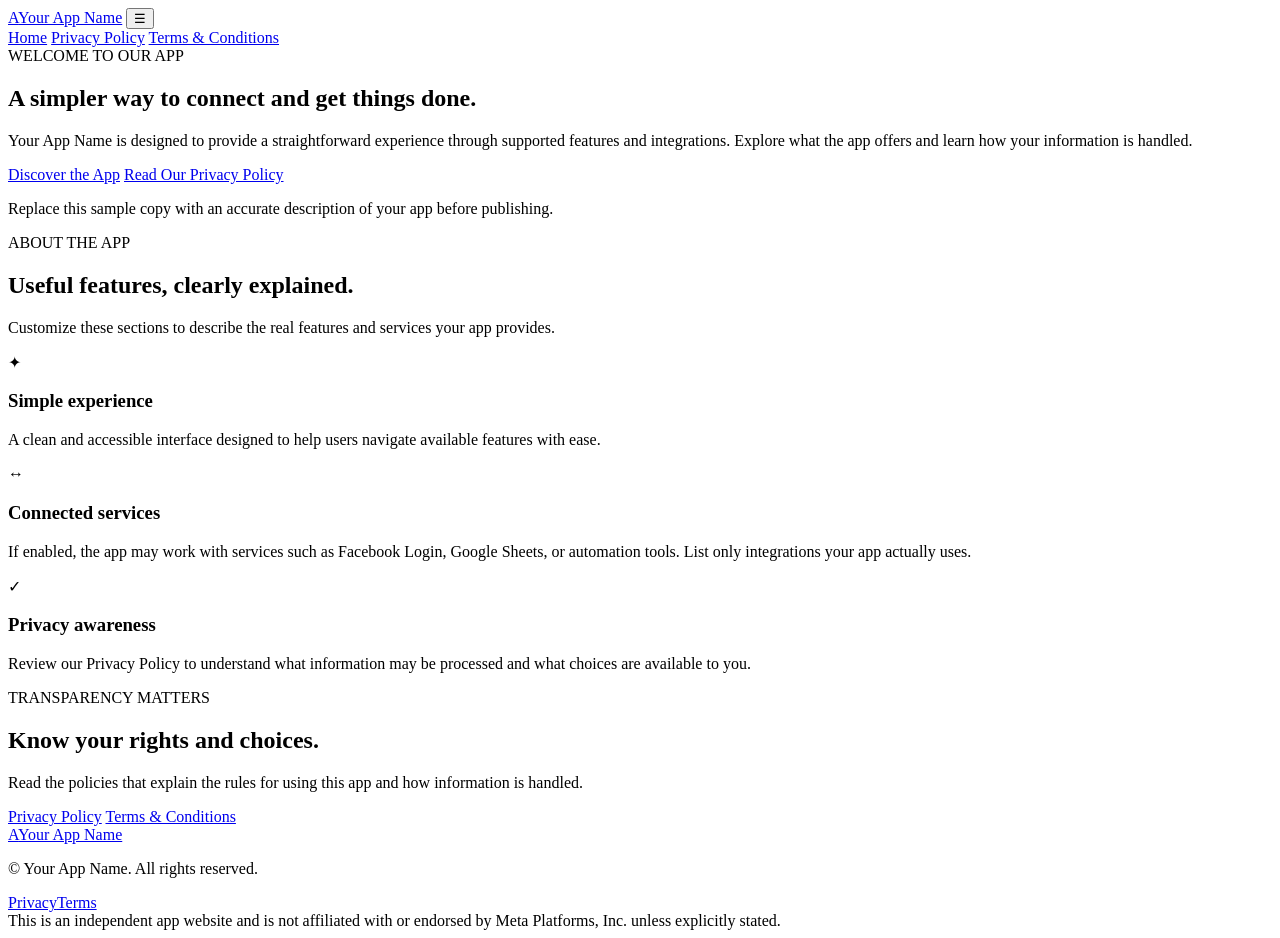
==== index.html @ 6c70d583 "GamEvil_Fb_Page_Automation App Live Purpose" ====
<!DOCTYPE html>
<html lang="en">
<head>
  <meta charset="UTF-8">
  <meta name="viewport" content="width=device-width, initial-scale=1.0">
  <meta name="description" content="Learn about our Facebook app, its features, and how we handle information.">
  <title>Home | Your App Name</title>
  <link rel="stylesheet" href="style.css">
</head>
<body>
  <header class="site-header">
    <nav class="navbar container" aria-label="Main navigation">
      <a class="brand" href="index.html"><span class="brand-mark">A</span><span>Your App Name</span></a>
      <button class="menu-toggle" aria-label="Toggle navigation" aria-expanded="false">☰</button>
      <div class="nav-links">
        <a class="active" href="index.html">Home</a>
        <a href="privacy-policy.html">Privacy Policy</a>
        <a href="terms.html">Terms &amp; Conditions</a>
      </div>
    </nav>
  </header>

  <main>
    <section class="hero">
      <div class="container hero-content">
        <span class="eyebrow">WELCOME TO OUR APP</span>
        <h1>A simpler way to connect and get things done.</h1>
        <p class="hero-text">Your App Name is designed to provide a straightforward experience through supported features and integrations. Explore what the app offers and learn how your information is handled.</p>
        <div class="hero-actions">
          <a class="button button-primary" href="#about">Discover the App</a>
          <a class="button button-secondary" href="privacy-policy.html">Read Our Privacy Policy</a>
        </div>
        <p class="small-note">Replace this sample copy with an accurate description of your app before publishing.</p>
      </div>
    </section>

    <section id="about" class="section container">
      <div class="section-heading">
        <span class="eyebrow">ABOUT THE APP</span>
        <h2>Useful features, clearly explained.</h2>
        <p>Customize these sections to describe the real features and services your app provides.</p>
      </div>
      <div class="feature-grid">
        <article class="feature-card">
          <div class="feature-icon">✦</div>
          <h3>Simple experience</h3>
          <p>A clean and accessible interface designed to help users navigate available features with ease.</p>
        </article>
        <article class="feature-card">
          <div class="feature-icon">↔</div>
          <h3>Connected services</h3>
          <p>If enabled, the app may work with services such as Facebook Login, Google Sheets, or automation tools. List only integrations your app actually uses.</p>
        </article>
        <article class="feature-card">
          <div class="feature-icon">✓</div>
          <h3>Privacy awareness</h3>
          <p>Review our Privacy Policy to understand what information may be processed and what choices are available to you.</p>
        </article>
      </div>
    </section>

    <section class="cta-band">
      <div class="container cta-content">
        <div>
          <span class="eyebrow">TRANSPARENCY MATTERS</span>
          <h2>Know your rights and choices.</h2>
          <p>Read the policies that explain the rules for using this app and how information is handled.</p>
        </div>
        <div class="cta-links">
          <a class="button button-light" href="privacy-policy.html">Privacy Policy</a>
          <a class="button button-outline-light" href="terms.html">Terms &amp; Conditions</a>
        </div>
      </div>
    </section>
  </main>

  <footer class="site-footer">
    <div class="container footer-inner">
      <a class="brand footer-brand" href="index.html"><span class="brand-mark">A</span><span>Your App Name</span></a>
      <p>© <span class="year"></span> Your App Name. All rights reserved.</p>
      <div class="footer-links"><a href="privacy-policy.html">Privacy</a><a href="terms.html">Terms</a></div>
    </div>
    <div class="container footer-disclaimer">This is an independent app website and is not affiliated with or endorsed by Meta Platforms, Inc. unless explicitly stated.</div>
  </footer>
  <script src="script.js"></script>
</body>
</html>
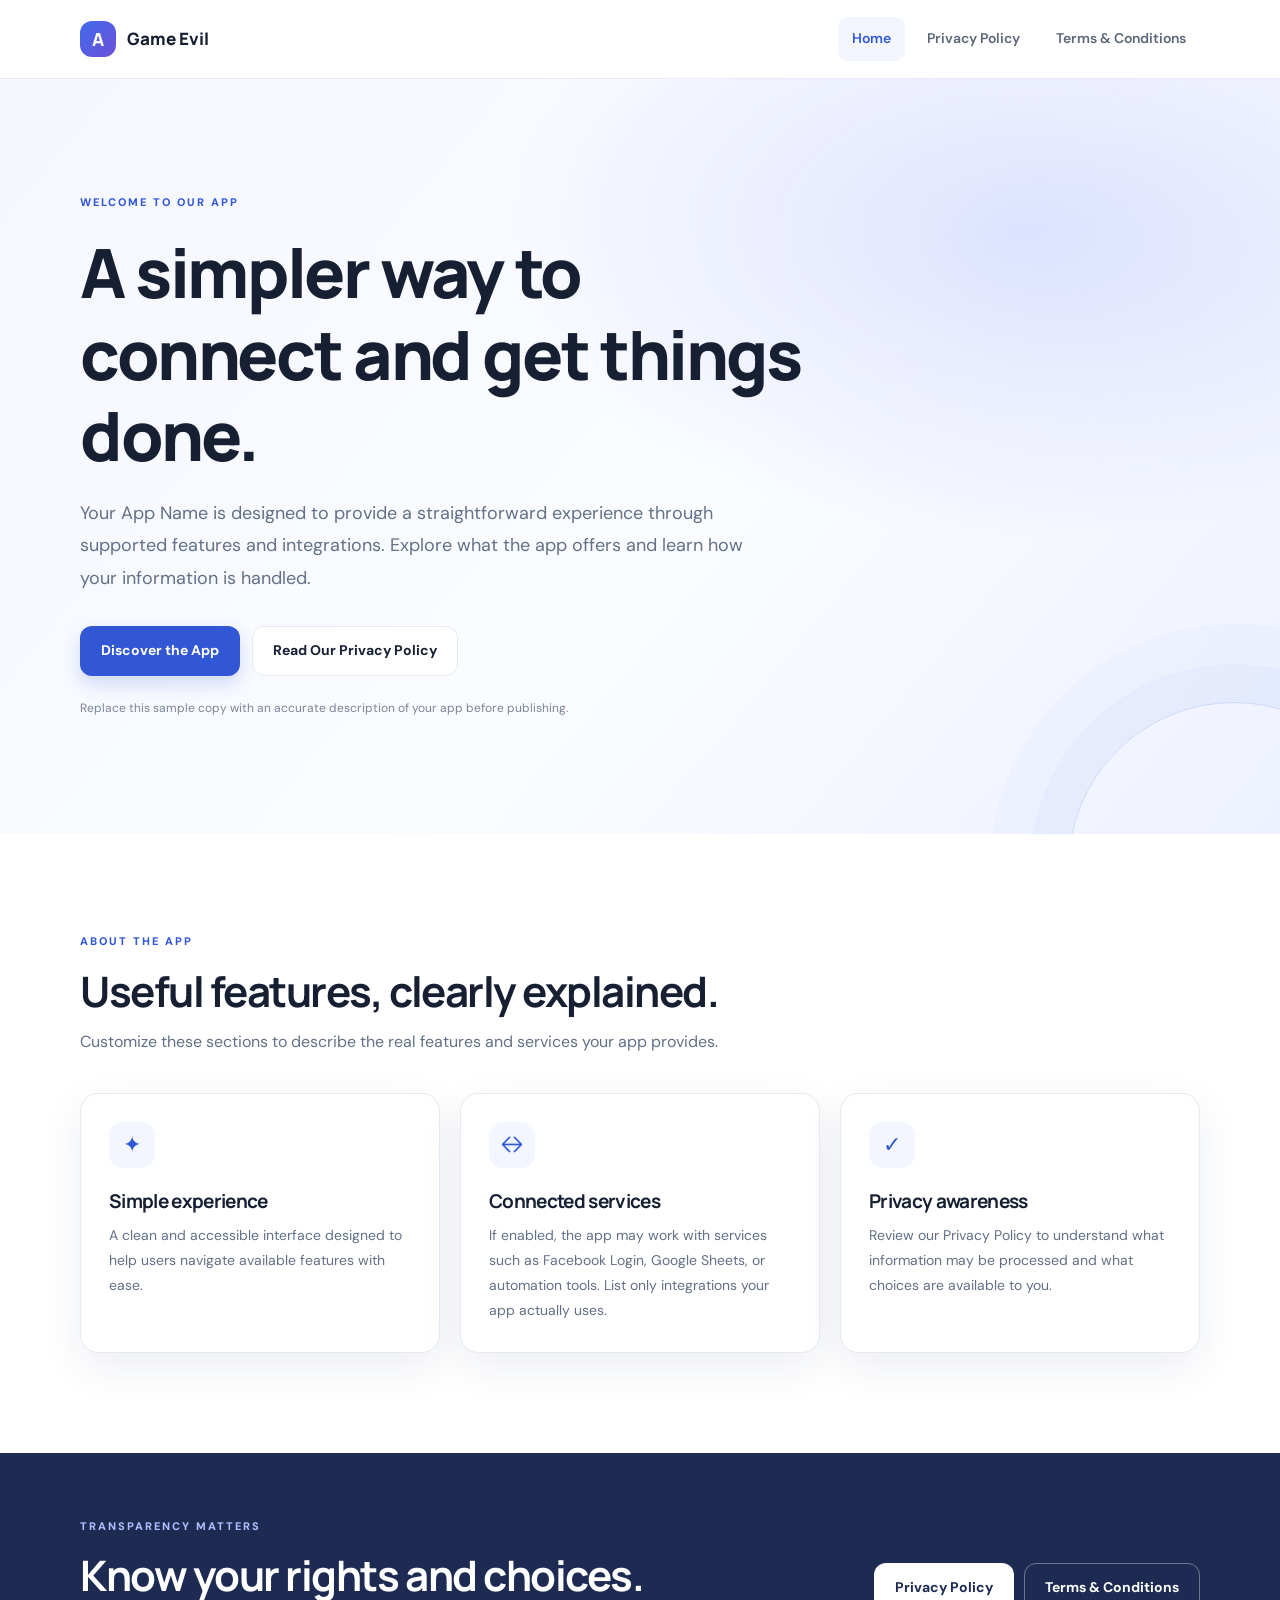
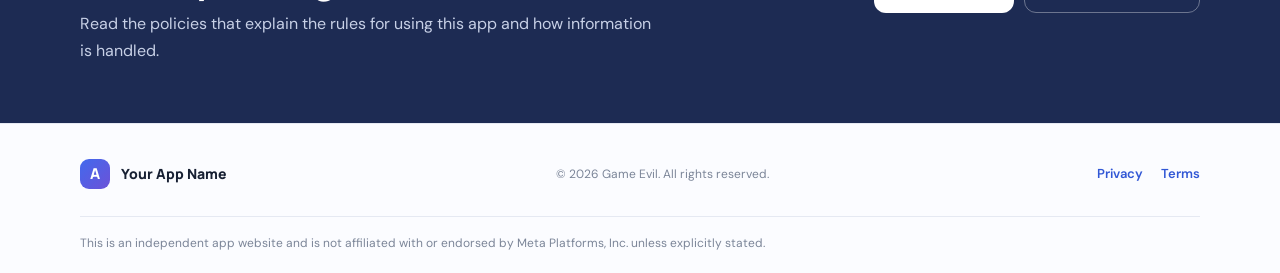
==== commit 3f54d259: "Update app name from 'Your App Name' to 'Game Evil'" ====
--- a/index.html
+++ b/index.html
@@ -4,13 +4,13 @@
   <meta charset="UTF-8">
   <meta name="viewport" content="width=device-width, initial-scale=1.0">
   <meta name="description" content="Learn about our Facebook app, its features, and how we handle information.">
-  <title>Home | Your App Name</title>
+  <title>Home | Game Evil</title>
   <link rel="stylesheet" href="style.css">
 </head>
 <body>
   <header class="site-header">
     <nav class="navbar container" aria-label="Main navigation">
-      <a class="brand" href="index.html"><span class="brand-mark">A</span><span>Your App Name</span></a>
+      <a class="brand" href="index.html"><span class="brand-mark">A</span><span>Game Evil</span></a>
       <button class="menu-toggle" aria-label="Toggle navigation" aria-expanded="false">☰</button>
       <div class="nav-links">
         <a class="active" href="index.html">Home</a>
@@ -77,7 +77,7 @@
   <footer class="site-footer">
     <div class="container footer-inner">
       <a class="brand footer-brand" href="index.html"><span class="brand-mark">A</span><span>Your App Name</span></a>
-      <p>© <span class="year"></span> Your App Name. All rights reserved.</p>
+      <p>© <span class="year"></span> Game Evil. All rights reserved.</p>
       <div class="footer-links"><a href="privacy-policy.html">Privacy</a><a href="terms.html">Terms</a></div>
     </div>
     <div class="container footer-disclaimer">This is an independent app website and is not affiliated with or endorsed by Meta Platforms, Inc. unless explicitly stated.</div>
--- a/style.css
+++ b/style.css
@@ -0,0 +1,100 @@
+@import url('https://fonts.googleapis.com/css2?family=DM+Sans:wght@400;500;600;700&family=Manrope:wght@400;500;600;700;800&display=swap');
+
+:root {
+  --ink: #172033;
+  --muted: #637087;
+  --primary: #3157d5;
+  --primary-dark: #2443b4;
+  --pale: #f3f6ff;
+  --line: #e5e9f2;
+  --white: #fff;
+  --radius: 18px;
+  --shadow: 0 14px 40px rgba(24, 42, 91, .08);
+}
+* { box-sizing: border-box; }
+html { scroll-behavior: smooth; }
+body { margin: 0; color: var(--ink); background: var(--white); font-family: 'DM Sans', sans-serif; line-height: 1.7; }
+a { color: var(--primary); text-decoration: none; }
+a:hover { color: var(--primary-dark); }
+.container { width: min(1120px, calc(100% - 40px)); margin: 0 auto; }
+.site-header { position: sticky; top: 0; z-index: 10; background: rgba(255,255,255,.94); backdrop-filter: blur(14px); border-bottom: 1px solid rgba(229,233,242,.9); }
+.navbar { min-height: 78px; display: flex; align-items: center; justify-content: space-between; gap: 24px; }
+.brand { display: inline-flex; align-items: center; gap: 11px; color: var(--ink); font-family: 'Manrope', sans-serif; font-size: 17px; font-weight: 800; white-space: nowrap; }
+.brand:hover { color: var(--ink); }
+.brand-mark { display: inline-grid; place-items: center; width: 36px; height: 36px; border-radius: 12px; color: white; background: linear-gradient(135deg, #4269ed, #6c52d8); font-size: 18px; }
+.nav-links { display: flex; align-items: center; gap: 8px; }
+.nav-links a { color: #5b667b; padding: 10px 14px; border-radius: 10px; font-size: 14px; font-weight: 600; transition: .2s ease; }
+.nav-links a:hover, .nav-links a.active { background: var(--pale); color: var(--primary); }
+.menu-toggle { display: none; border: 1px solid var(--line); background: white; color: var(--ink); border-radius: 10px; font-size: 22px; width: 44px; height: 42px; cursor: pointer; }
+.hero { overflow: hidden; position: relative; background: radial-gradient(ellipse at 80% 20%, rgba(124,145,255,.23), transparent 36%), linear-gradient(130deg, #f5f7ff 0%, #fbfcff 55%, #eef2ff 100%); }
+.hero::after { content: ''; position: absolute; width: 330px; height: 330px; right: -120px; bottom: -200px; border: 1px solid rgba(49,87,213,.17); border-radius: 50%; box-shadow: 0 0 0 38px rgba(49,87,213,.035), 0 0 0 78px rgba(49,87,213,.025); }
+.hero-content { position: relative; z-index: 1; padding-top: 108px; padding-bottom: 104px; max-width: 1120px; }
+.eyebrow { display: inline-block; color: var(--primary); font-size: 11px; letter-spacing: 2px; font-weight: 800; }
+h1, h2, h3 { font-family: 'Manrope', sans-serif; line-height: 1.2; letter-spacing: -.035em; }
+.hero h1 { max-width: 760px; margin: 18px 0 20px; font-size: clamp(40px, 6vw, 68px); font-weight: 800; }
+.hero-text { max-width: 670px; margin: 0; color: var(--muted); font-size: 18px; line-height: 1.8; }
+.hero-actions { display: flex; flex-wrap: wrap; gap: 12px; margin-top: 32px; }
+.button { display: inline-flex; align-items: center; justify-content: center; min-height: 48px; padding: 12px 20px; border: 1px solid transparent; border-radius: 12px; font-size: 14px; font-weight: 700; transition: transform .2s, background .2s; }
+.button:hover { transform: translateY(-2px); }
+.button-primary { color: white; background: var(--primary); box-shadow: 0 8px 18px rgba(49,87,213,.2); }
+.button-primary:hover { color: white; background: var(--primary-dark); }
+.button-secondary { color: var(--ink); background: white; border-color: var(--line); }
+.small-note { margin-top: 22px; color: #7b8598; font-size: 12px; }
+.section { padding-top: 92px; padding-bottom: 100px; }
+.section-heading { max-width: 650px; margin-bottom: 38px; }
+.section-heading h2, .cta-content h2 { margin: 12px 0; font-size: clamp(29px, 4vw, 42px); }
+.section-heading p, .cta-content p { color: var(--muted); margin: 0; }
+.feature-grid { display: grid; grid-template-columns: repeat(3, minmax(0, 1fr)); gap: 20px; }
+.feature-card { padding: 28px; border: 1px solid var(--line); border-radius: var(--radius); background: white; box-shadow: var(--shadow); }
+.feature-icon { display: grid; place-items: center; width: 46px; height: 46px; border-radius: 14px; background: var(--pale); color: var(--primary); font-size: 22px; }
+.feature-card h3 { margin: 22px 0 10px; font-size: 19px; }
+.feature-card p { margin: 0; color: var(--muted); font-size: 14px; line-height: 1.8; }
+.cta-band { background: #1d2b53; color: white; padding: 58px 0; }
+.cta-content { display: flex; align-items: center; justify-content: space-between; gap: 36px; }
+.cta-content .eyebrow { color: #aebeff; }
+.cta-content h2 { margin-bottom: 10px; }
+.cta-content p { max-width: 580px; color: #c7d0e6; }
+.cta-links { display: flex; flex-wrap: wrap; gap: 10px; flex-shrink: 0; }
+.button-light { color: #1d2b53; background: white; }
+.button-light:hover { color: #1d2b53; background: #f0f3ff; }
+.button-outline-light { color: white; border-color: rgba(255,255,255,.35); background: transparent; }
+.button-outline-light:hover { color: white; background: rgba(255,255,255,.08); }
+.site-footer { padding: 28px 0 20px; border-top: 1px solid var(--line); background: #fbfcff; }
+.footer-inner { display: flex; align-items: center; justify-content: space-between; gap: 20px; }
+.footer-brand { font-size: 14px; }
+.footer-brand .brand-mark { width: 30px; height: 30px; font-size: 15px; border-radius: 9px; }
+.footer-inner p, .footer-disclaimer { color: #7b8598; font-size: 12px; }
+.footer-links { display: flex; gap: 18px; font-size: 13px; font-weight: 600; }
+.footer-disclaimer { padding-top: 16px; border-top: 1px solid var(--line); margin-top: 20px; }
+.legal-hero { padding: 58px 0 52px; background: linear-gradient(120deg, #f4f6ff, #fbfcff); border-bottom: 1px solid var(--line); }
+.legal-hero h1 { margin: 12px 0 8px; font-size: clamp(36px, 5vw, 52px); }
+.legal-hero p { margin: 0; color: var(--muted); font-size: 14px; }
+.legal-content { max-width: 860px; padding-top: 46px; padding-bottom: 84px; }
+.legal-content h2 { margin: 34px 0 12px; font-size: 22px; letter-spacing: -.02em; }
+.legal-content p, .legal-content li { color: #4e5a70; font-size: 15px; line-height: 1.85; }
+.legal-content ul { padding-left: 24px; }
+.legal-content li { margin: 7px 0; }
+.notice { padding: 18px 20px; border: 1px solid #f0d8a3; border-radius: 12px; background: #fff9eb; color: #76521b; font-size: 14px; line-height: 1.75; }
+.legal-bottom-links { display: flex; justify-content: space-between; flex-wrap: wrap; gap: 16px; margin-top: 48px; padding-top: 24px; border-top: 1px solid var(--line); font-size: 14px; font-weight: 700; }
+
+@media (max-width: 760px) {
+  .container { width: min(100% - 32px, 1120px); }
+  .navbar { min-height: 70px; flex-wrap: wrap; padding-top: 12px; padding-bottom: 12px; }
+  .menu-toggle { display: block; }
+  .nav-links { display: none; width: 100%; flex-direction: column; align-items: stretch; gap: 4px; padding: 6px 0 4px; }
+  .nav-links.open { display: flex; }
+  .nav-links a { padding: 12px; }
+  .hero-content { padding-top: 76px; padding-bottom: 74px; }
+  .hero-text { font-size: 16px; }
+  .feature-grid { grid-template-columns: 1fr; }
+  .section { padding-top: 68px; padding-bottom: 72px; }
+  .cta-content { align-items: flex-start; flex-direction: column; }
+  .footer-inner { align-items: flex-start; flex-direction: column; gap: 10px; }
+  .footer-inner p { margin: 0; }
+  .legal-hero { padding: 42px 0 38px; }
+  .legal-content { padding-top: 30px; padding-bottom: 60px; }
+}
+@media (prefers-reduced-motion: reduce) {
+  html { scroll-behavior: auto; }
+  *, *::before, *::after { transition: none !important; }
+}
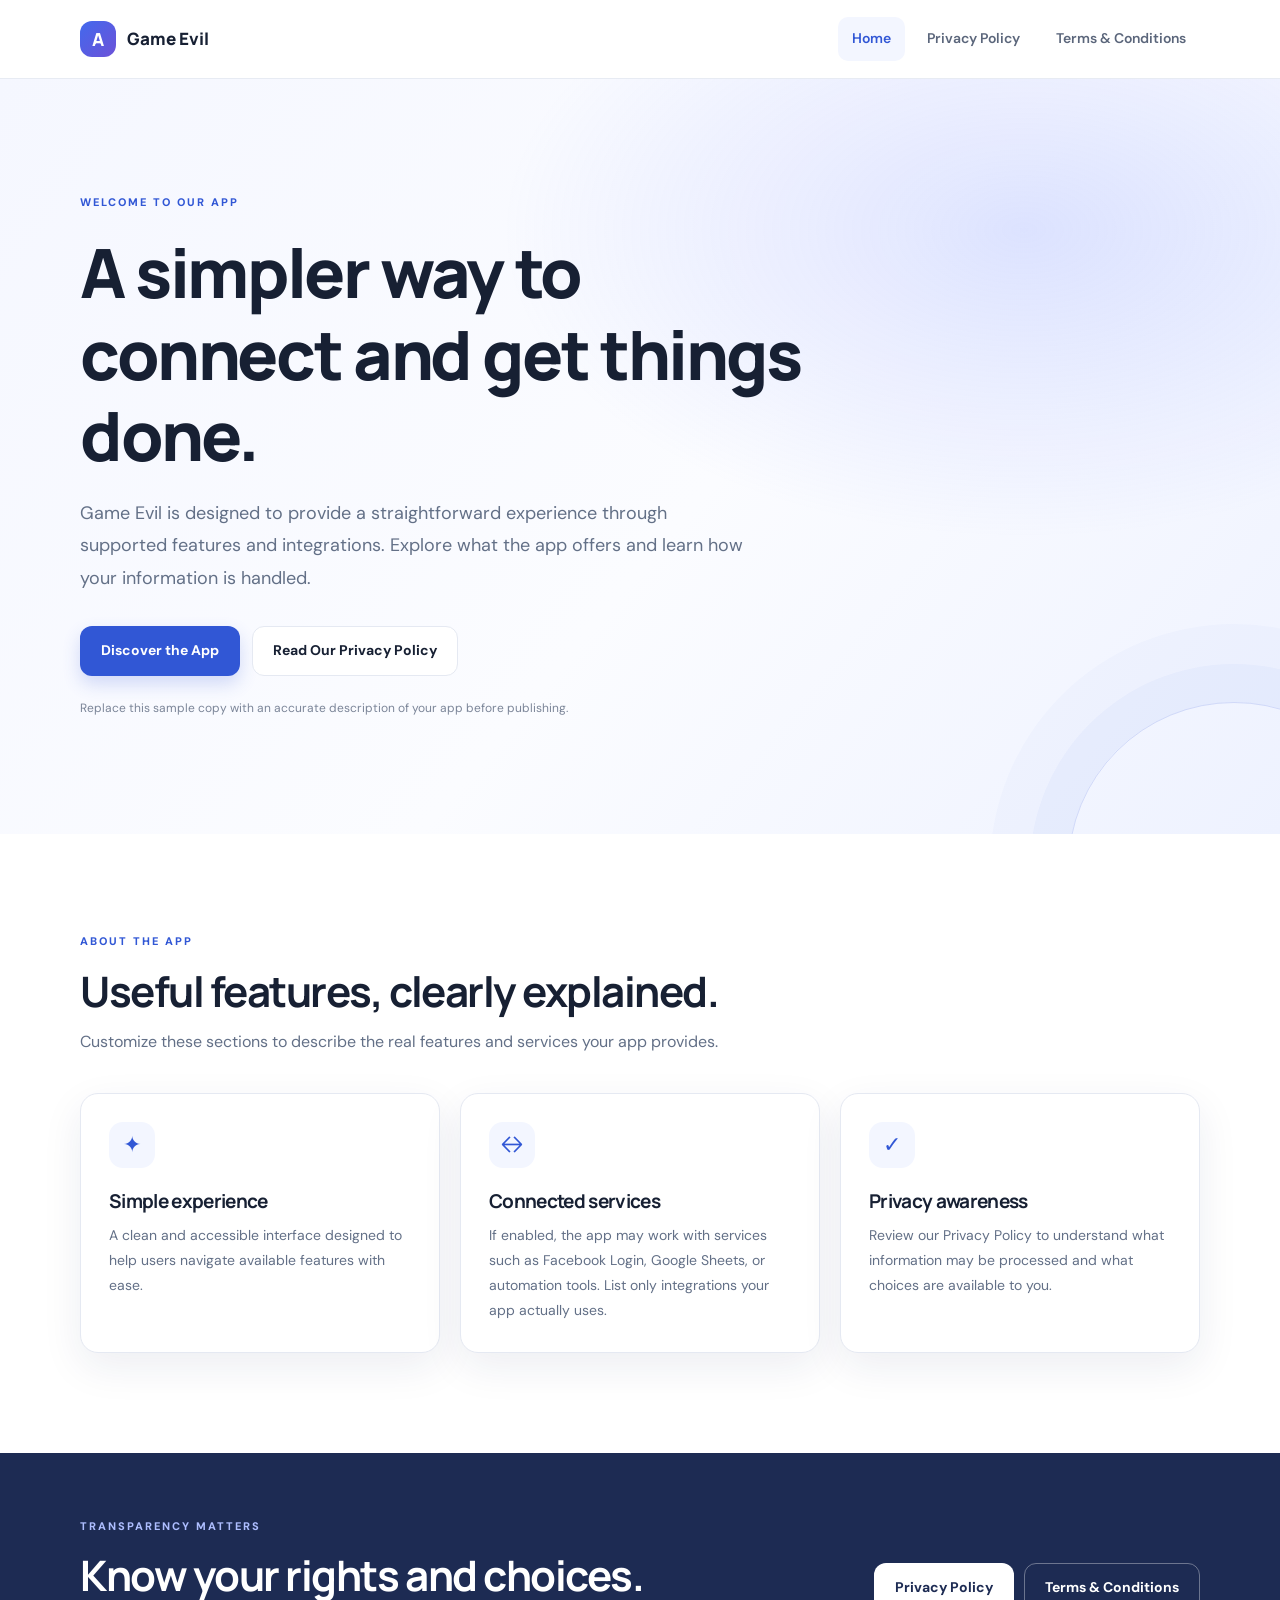
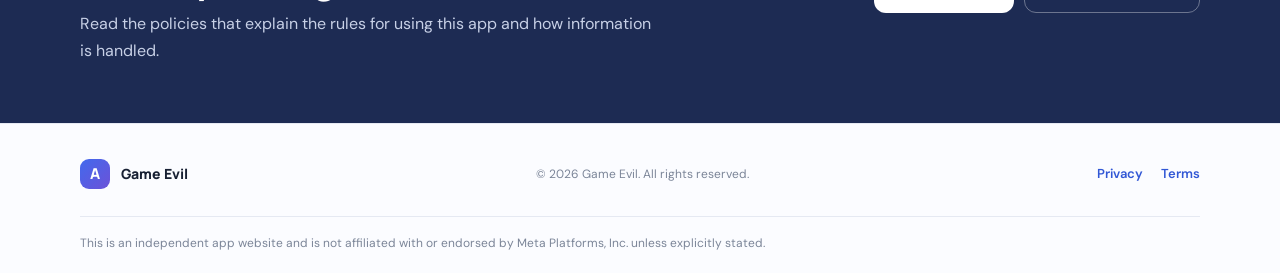
==== commit 2527c78b: "Update app name from 'Your App Name' to 'Game Evil'" ====
--- a/index.html
+++ b/index.html
@@ -25,7 +25,7 @@
       <div class="container hero-content">
         <span class="eyebrow">WELCOME TO OUR APP</span>
         <h1>A simpler way to connect and get things done.</h1>
-        <p class="hero-text">Your App Name is designed to provide a straightforward experience through supported features and integrations. Explore what the app offers and learn how your information is handled.</p>
+        <p class="hero-text">Game Evil is designed to provide a straightforward experience through supported features and integrations. Explore what the app offers and learn how your information is handled.</p>
         <div class="hero-actions">
           <a class="button button-primary" href="#about">Discover the App</a>
           <a class="button button-secondary" href="privacy-policy.html">Read Our Privacy Policy</a>
@@ -76,7 +76,7 @@
 
   <footer class="site-footer">
     <div class="container footer-inner">
-      <a class="brand footer-brand" href="index.html"><span class="brand-mark">A</span><span>Your App Name</span></a>
+      <a class="brand footer-brand" href="index.html"><span class="brand-mark">A</span><span>Game Evil</span></a>
       <p>© <span class="year"></span> Game Evil. All rights reserved.</p>
       <div class="footer-links"><a href="privacy-policy.html">Privacy</a><a href="terms.html">Terms</a></div>
     </div>
